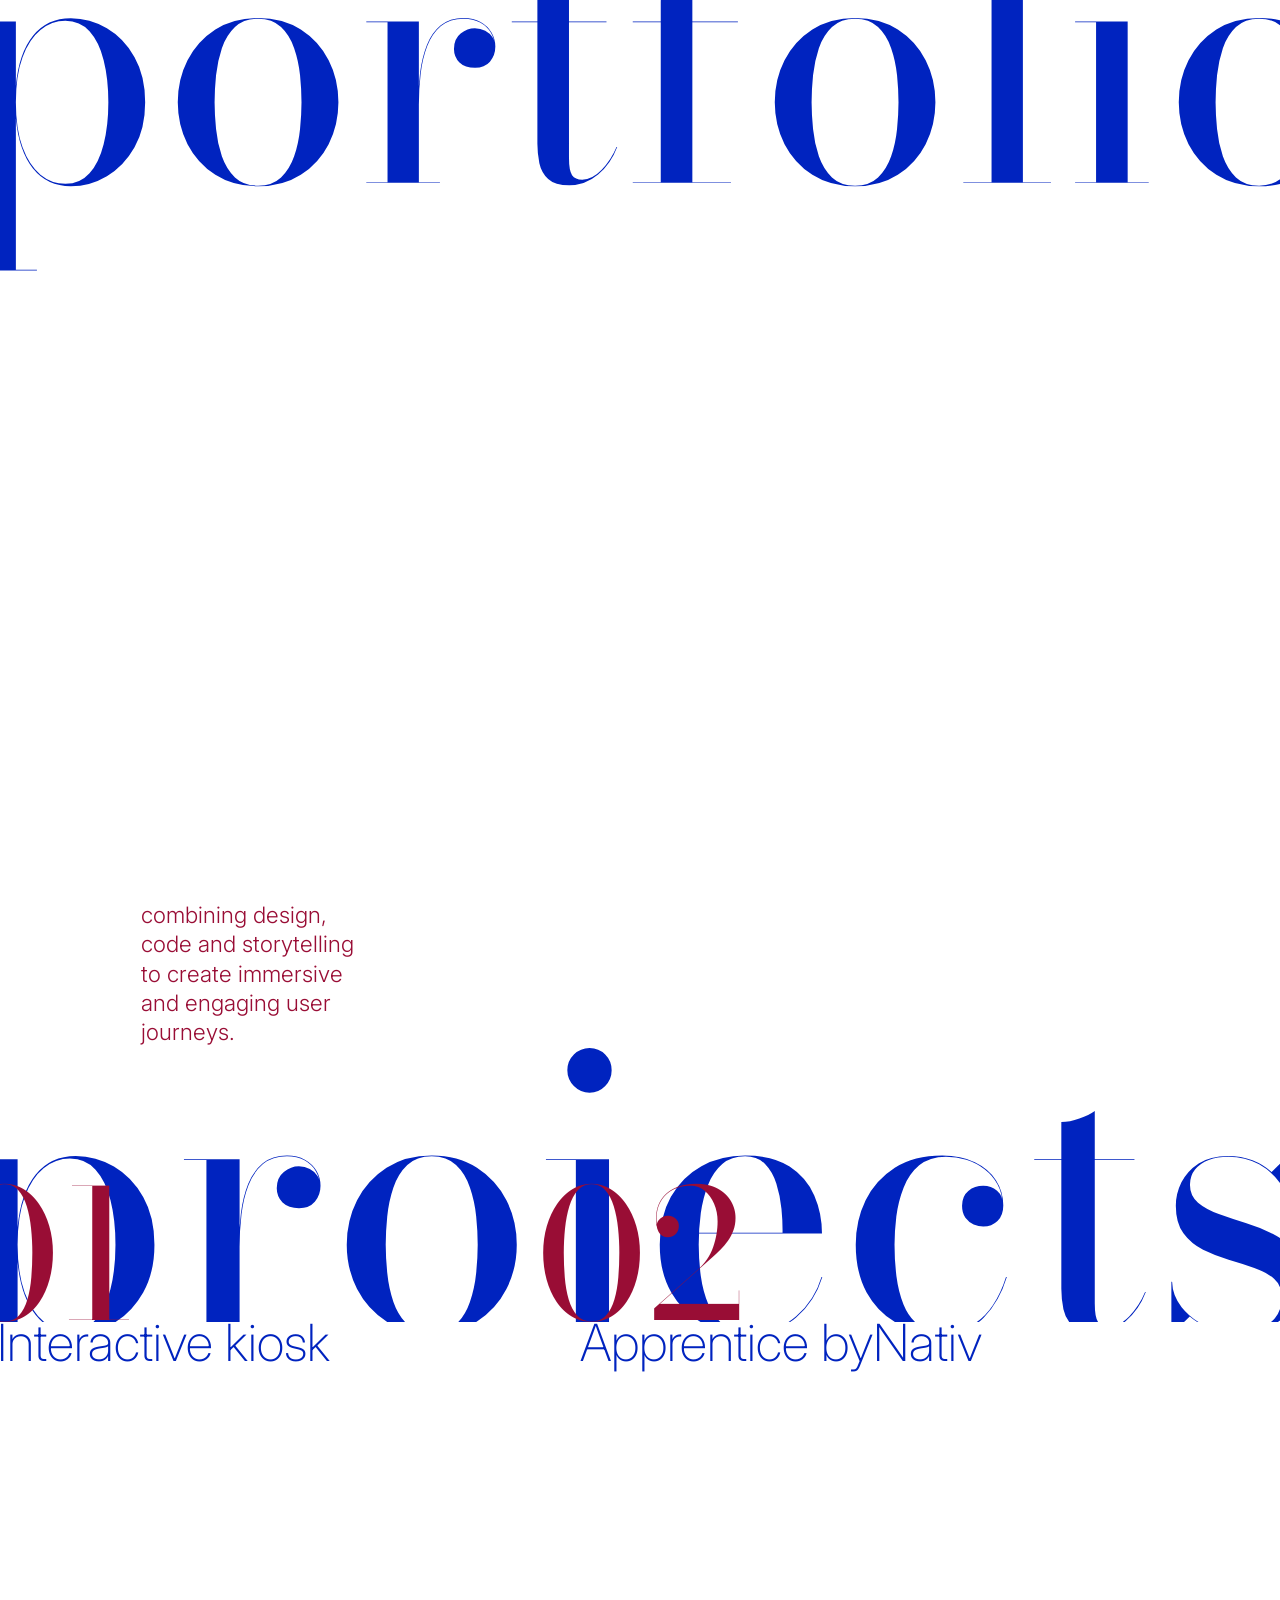
==== index.html @ 9b1ed359 "caca" ====
<!DOCTYPE html>
<html lang="fr">
<head>
    <meta charset="UTF-8">
    <title>Portfolio</title>
    <meta name="viewport" content="width=device-width, initial-scale=1.0, shrink-to-fit=no">
    <link rel="stylesheet" href="style.css">
    <link rel="preconnect" href="https://fonts.googleapis.com">
    <link rel="preconnect" href="https://fonts.gstatic.com" crossorigin>
    <link href="https://fonts.googleapis.com/css2?family=Bodoni+Moda:ital,opsz,wght@0,6..96,400..900;1,6..96,400..900&family=Inter:ital,opsz,wght@0,14..32,100..900;1,14..32,100..900&display=swap" rel="stylesheet">
</head>
<body>

    <!-- SECTION 1 : fond coloré -->
    <section class="hero">
        <h1><span class="title-line title-port">port</span><span class="title-line title-folio">folio</span></h1>
    </section>

    <!-- INTRO PARTIE 1 -->
    <div class="intro intro-top">
        <h2>Sophia Terras</h2>
        <p>
            <span>Student at</span><br>
            <span>GOBELINS Paris,</span><br>
            <span>2nd-year DN MADE</span><br>
            <span>Digital Design :</span><br>
            <span>Coding Creativity -</span><br>
            <span>Interactive Interfaces</span><br>
            <span>& Narrative Design.</span><br>
            <span>UI/UX Design</span><br>
            <span>Apprentice at</span><br>
            <span>Bynativ.</span><br>
            <span>I design interactive</span><br>
        </p>
    </div>

    <!-- SECTION 2 -->
    <section class="projects">
        <div class="intro intro-bottom">
            <p>
                <span class="highlight">combining design,</span><br>
                <span class="highlight">code and storytelling</span><br>
                <span class="highlight">to create immersive</span><br>
                <span class="highlight">and engaging user</span><br>
                <span class="highlight">journeys.</span><br>
            </p>
        </div>
        <h2>projects</h2>
        <div class="first-project-wrapper">
            <img src="fondportfolio2.1.png" class="first-project-img" alt="">
            <span class="first-project-label">01</span>
            <span class="second-project-label">02</span>
        </div>
    </section>

    <!-- SECTION 3 : blanche -->
    <section class="next-section">
        <span class="next-section-title">Interactive kiosk</span>
        <span class="next-section-title-center"> Apprentice byNativ</span>
    </section>

</body>
</html>
---- style.css ----
* {
    margin: 0;
    padding: 0;
    box-sizing: border-box;
}

html {
    overflow-x: hidden;
}

body {
    overflow-x: hidden;
}

/* ---------------- SECTION 1 ---------------- */

.hero {
    position: relative;
    width: 100%;
    min-height: 100vh;

    background-image: url("fondportfolio.png");
    background-size: cover;
    background-position: center;
    background-repeat: no-repeat;
    overflow: hidden;
}

h1 {
    color: #0023BF;
    font-family: "Bodoni Moda";
    font-weight: 400;

    position: absolute;
    top: 0;
    left: 51.1vw;

    margin: 0;
    line-height: 0.8;

    font-size: 27.4vw;
    white-space: nowrap;

    transform: translate(-50%, -30%);
    z-index: 1;
}

.title-line {
    display: inline;
}

/* ---------------- NAV ---------------- */

nav {
    position: absolute;
    top: 38vh;
    left: 11.5vw;

    display: flex;
    gap: 2rem;
    z-index: 1;
}

nav a {
    color: #0023BF;
    font-family: "Inter";
    font-size: 0.9rem;
    font-weight: 400;
    text-decoration: none;
}

nav a:hover {
    text-decoration: underline;
}

/* ---------------- INTRO HAUTE (SECTION 1) ---------------- */

.intro-top {
    position: absolute;
    bottom: 0;
    left: 11vw;
    z-index: 10;
}

.intro-top h2 {
    color: white;
    font-family: "Bodoni Moda";
    font-weight: 400;

    font-size: clamp(1.5rem, 3.5vw + 1.5vh, 3.3125rem);

    margin: 0 0 0.1rem 0;
    line-height: 1.2;
}

.intro-top p {
    color: white;
    font-family: "Inter";

    font-size: clamp(0.85rem, 1.2vw + 0.8vh, 1.75rem);

    font-weight: 300;
    line-height: 1.3;
    margin: 0;
}

/* ---------------- SECTION 2 ---------------- */

.projects {
    position: relative;
    width: 100%;

    background-color: white;
    overflow: hidden;
}

.projects h2 {
    color: #0023BF;
    font-family: "Bodoni Moda";
    font-weight: 400;

    position: relative;
    left: 46.1%;
    transform: translateX(-50%);

    margin-top: 0px;
    line-height: 0.8;

    font-size: 29vw;
    white-space: nowrap;

    z-index: 1;
}

/* ---------------- INTRO BAS (SECTION 2) ---------------- */

.intro-bottom {
    position: relative;
    left: 11vw;
    padding-top: 0em;
    z-index: 10;
}

.intro-bottom p {
    font-family: "Inter";

    font-size: clamp(0.85rem, 1.2vw + 0.8vh, 1.75rem);

    font-weight: 300;
    line-height: 1.3;
    margin: 0;
}

.highlight {
    color: #990D35;
}

/* ---------------- IMAGE PREMIER PROJET ---------------- */

.first-project-wrapper {
    position: relative;
    width: 100%;
}

.first-project-img {
    display: block;
    width: 100%;
    position: relative;
    z-index: 2;
    margin-top: -1.7vw;
}

.first-project-label {
    position: absolute;
    bottom: 0;
    left: -4vw;
    font-family: "Bodoni Moda";
    font-weight: 400;
    color: #990D35;
    font-size: 14vw;
    line-height: 0.74;
    z-index: 3;
}

.second-project-label {
    position: absolute;
    bottom: 0;
    left: 50%;
    transform: translateX(-50%);
    font-family: "Bodoni Moda";
    font-weight: 400;
    color: #990D35;
    font-size: 14vw;
    line-height: 0.74;
    z-index: 3;
}

/* ---------------- SECTION 3 : blanche ---------------- */

.next-section {
    position: relative;
    width: 100%;
    min-height: 100vh;
    background-color: white;
}

.next-section-title {
    position: absolute;
    top: 0;
    left: -3px;
    font-family: "Inter";
    font-weight: 200;
    color: #0023BF;
    font-size: 4vw;
    line-height: 0.8;
}

.next-section-title-center {
    position: absolute;
    top: 0;
    left: 61%;
    transform: translateX(-50%);
    font-family: "Inter";
    font-weight: 200;
    color: #0023BF;
    font-size: 4vw;
    line-height: 0.8;
}

/* ---------------- TABLETTE ---------------- */

@media (max-width: 768px) {

    nav {
        left: 6vw;
        gap: 1.5rem;
    }

    .intro-top {
        left: 6vw;
        right: 6vw;
    }

    .intro-top h2 {
        font-size: clamp(2rem, 5vw + 2vh, 4rem);
    }

    .intro-top p {
        font-size: clamp(1rem, 2.5vw + 1.5vh, 1.5rem);
    }

    .intro-bottom {
        left: 6vw;
        right: 6vw;
        padding-top: 0em;
    }

    .intro-bottom p {
        font-size: clamp(1rem, 2.5vw + 1.5vh, 1.5rem);
    }
}

/* ---------------- MOBILE ---------------- */

@media (max-width: 480px) {

    h1 {
        position: static;
        transform: none;
        font-size: unset;
        white-space: normal;
        width: 100%;
        height: 0;
        overflow: visible;
    }

    .title-line {
        display: block;
        position: absolute;
        color: #0023BF;
        font-family: "Bodoni Moda";
        font-weight: 400;
        line-height: 0.85;
        white-space: nowrap;
    }

    .title-port {
        font-size: 58vw;
        top: -15vw;
        left: 48%;
        transform: translateX(-50%);
    }

    .title-folio {
        top: calc(55vw * 0.85 - 13vw);
        font-size: 53vw;
        left: 59%;
        transform: translateX(-50%);
    }

    nav {
        top: 32vh;
        flex-direction: column;
        gap: 0.8rem;
        left: 6vw;
    }

    .intro-top {
        left: 6vw;
        right: 6vw;
    }

    .intro-top h2 {
        font-size: clamp(1.8rem, 6vw + 2vh, 3rem);
    }

    .intro-top p {
        font-size: clamp(1rem, 3vw + 1.5vh, 1.4rem);
        line-height: 1.4;
    }

    .intro-bottom {
        padding-top: 0em;
    }

    .intro-bottom p {
        font-size: clamp(1rem, 3vw + 1.5rem, 1.4rem);
        line-height: 1.4;
    }
}
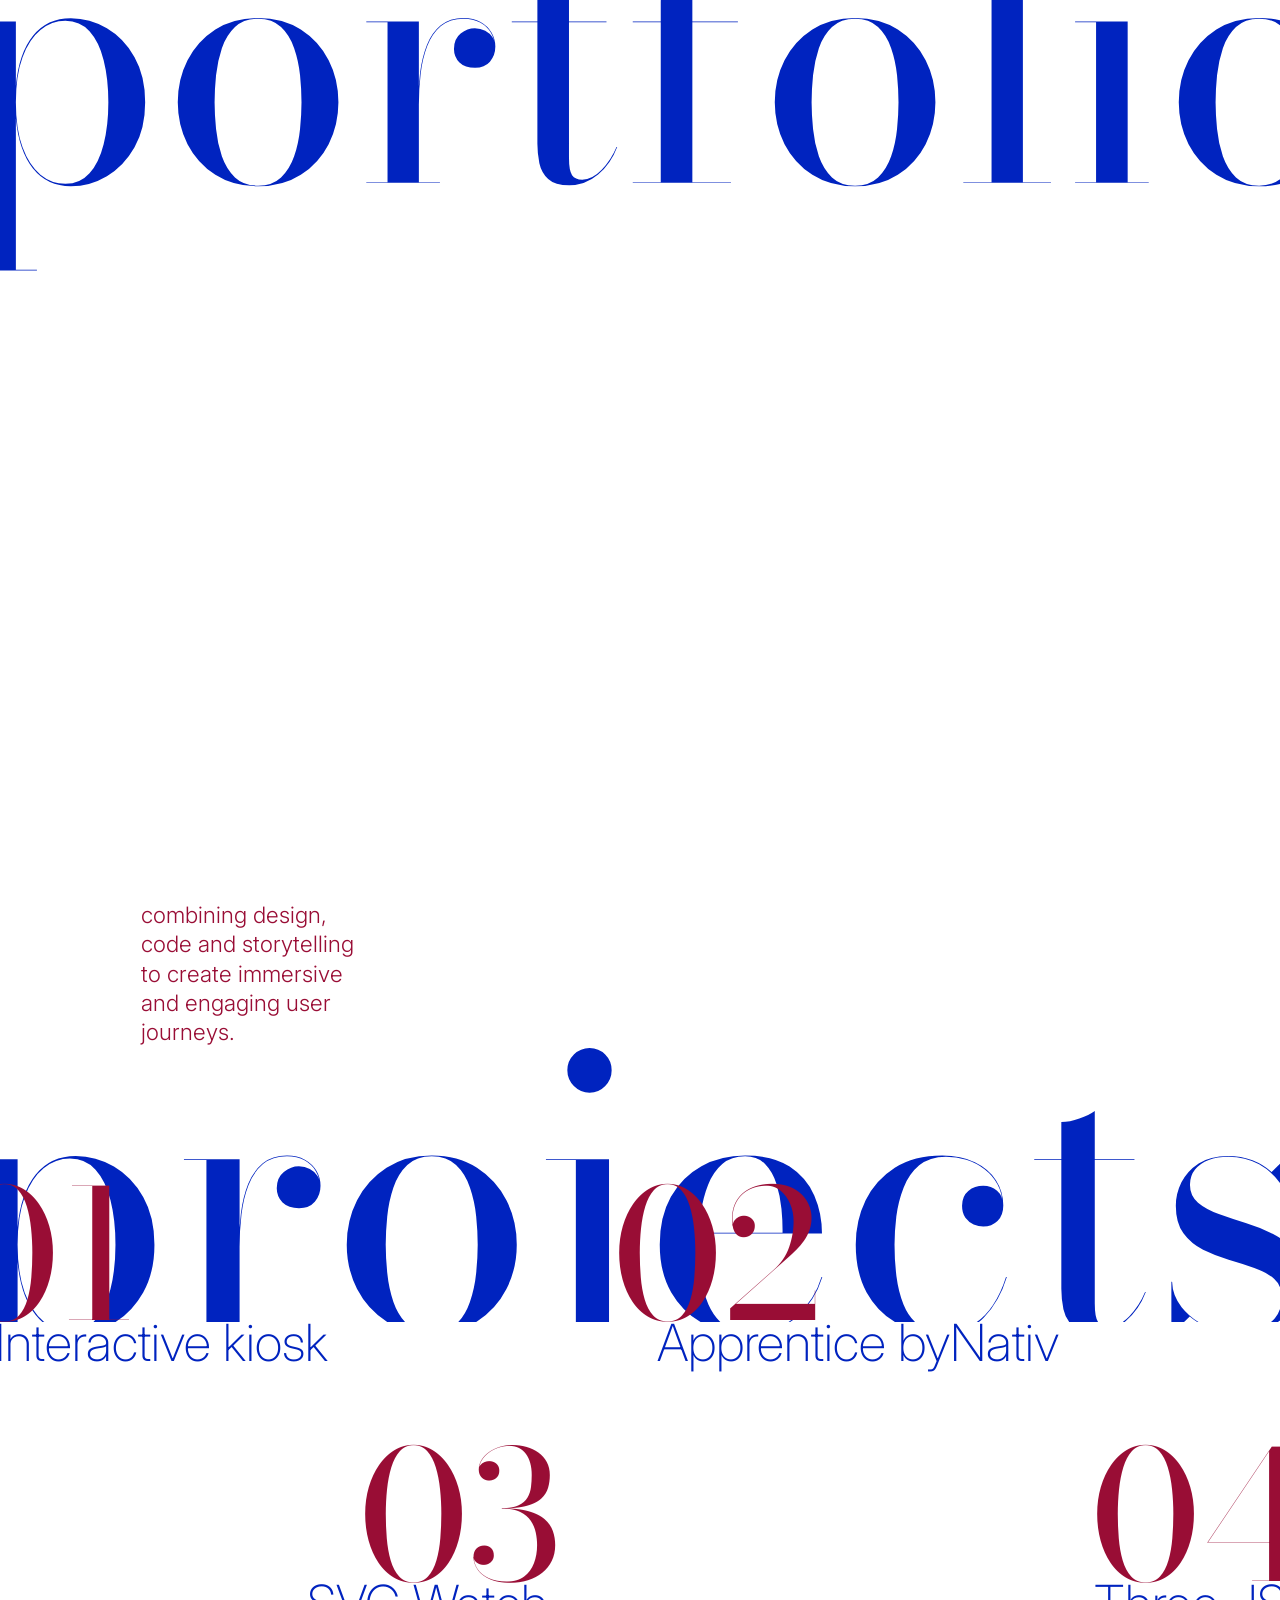
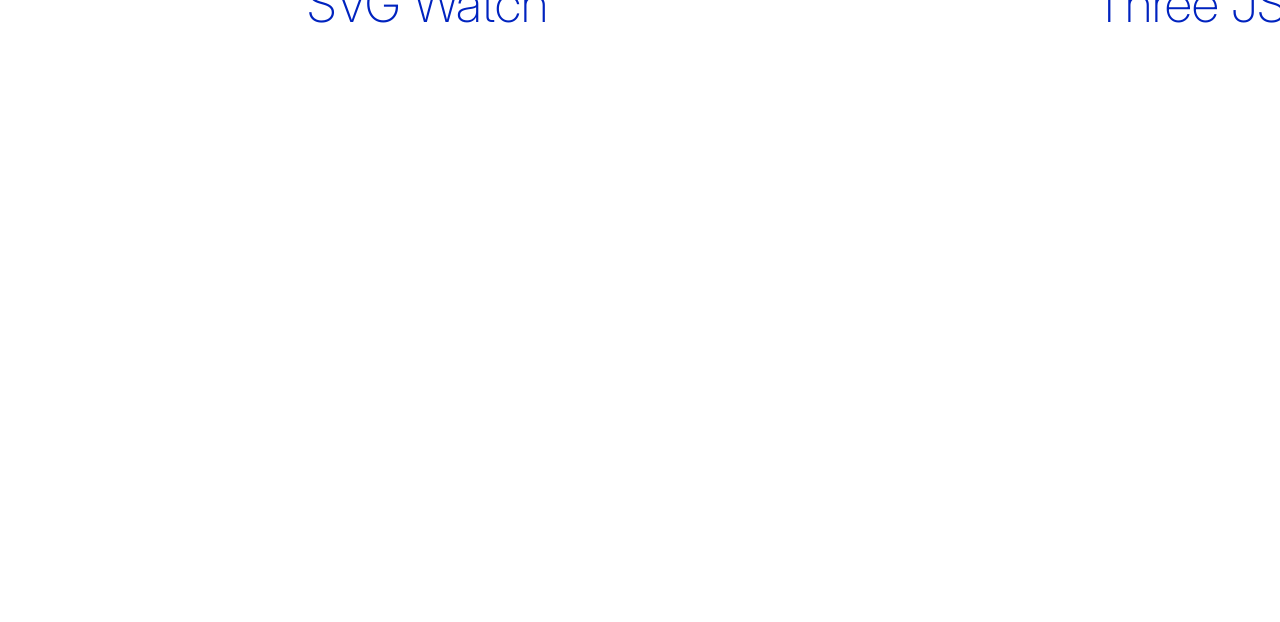
==== commit 788014f0: "retour au portfolio" ====
--- a/index.html
+++ b/index.html
@@ -48,15 +48,27 @@
         <h2>projects</h2>
         <div class="first-project-wrapper">
             <img src="fondportfolio2.1.png" class="first-project-img" alt="">
-            <span class="first-project-label">01</span>
-            <span class="second-project-label">02</span>
+            <a href="projet01.html" class="project-link">
+                <span class="first-project-label">01</span>
+            </a>
+            <a href="projet02.html" class="project-link">
+                <span class="second-project-label">02</span>
+            </a>
         </div>
     </section>
 
     <!-- SECTION 3 : blanche -->
     <section class="next-section">
         <span class="next-section-title">Interactive kiosk</span>
-        <span class="next-section-title-center"> Apprentice byNativ</span>
+        <a href="projet03.html" class="project-link">
+            <span class="third-project-label">03</span>
+        </a>
+        <span class="third-project-subtitle">SVG Watch</span>
+        <a href="projet04.html" class="project-link">
+            <span class="fourth-project-label">04</span>
+        </a>
+        <span class="threejs-subtitle">Three JS</span>
+        <span class="next-section-title-center">Apprentice byNativ</span>
     </section>
 
 </body>
--- a/style.css
+++ b/style.css
@@ -185,7 +185,7 @@
 .second-project-label {
     position: absolute;
     bottom: 0;
-    left: 50%;
+    left: 56%;
     transform: translateX(-50%);
     font-family: "Bodoni Moda";
     font-weight: 400;
@@ -195,6 +195,19 @@
     z-index: 3;
 }
 
+/* ---------------- LIENS PROJETS ---------------- */
+
+.project-link {
+    text-decoration: none;
+    display: contents;
+}
+
+.project-link:hover span {
+    opacity: 0.6;
+    font-style: italic;
+    transition: opacity 0.3s ease;
+}
+
 /* ---------------- SECTION 3 : blanche ---------------- */
 
 .next-section {
@@ -207,24 +220,78 @@
 .next-section-title {
     position: absolute;
     top: 0;
-    left: -3px;
+    left: -5px;
     font-family: "Inter";
     font-weight: 200;
     color: #0023BF;
     font-size: 4vw;
     line-height: 0.8;
+    white-space: nowrap;
+}
+
+.third-project-label {
+    position: absolute;
+    top: 10vw;
+    left: 28%;
+    font-family: "Bodoni Moda";
+    font-weight: 400;
+    color: #990D35;
+    font-size: 14vw;
+    line-height: 0.74;
+    z-index: 3;
+    white-space: nowrap;
+}
+
+.third-project-subtitle {
+    position: absolute;
+    top: 20.4vw;
+    left: 24%;
+    font-family: "Inter";
+    font-weight: 200;
+    color: #0023BF;
+    font-size: 4vw;
+    line-height: 0.8;
+    white-space: nowrap;
+}
+
+.threejs-subtitle {
+    position: absolute;
+    top: 20.4vw;
+    left: 93%;
+    transform: translateX(-50%);
+    font-family: "Inter";
+    font-weight: 200;
+    color: #0023BF;
+    font-size: 4vw;
+    line-height: 0.8;
+    white-space: nowrap;
+}
+
+.fourth-project-label {
+    position: absolute;
+    top: 10vw;
+    left: 93.7%;
+    transform: translateX(-50%);
+    font-family: "Bodoni Moda";
+    font-weight: 400;
+    color: #990D35;
+    font-size: 14vw;
+    line-height: 0.74;
+    z-index: 3;
+    white-space: nowrap;
 }
 
 .next-section-title-center {
     position: absolute;
     top: 0;
-    left: 61%;
+    left: 67%;
     transform: translateX(-50%);
     font-family: "Inter";
     font-weight: 200;
     color: #0023BF;
     font-size: 4vw;
     line-height: 0.8;
+    white-space: nowrap;
 }
 
 /* ---------------- TABLETTE ---------------- */
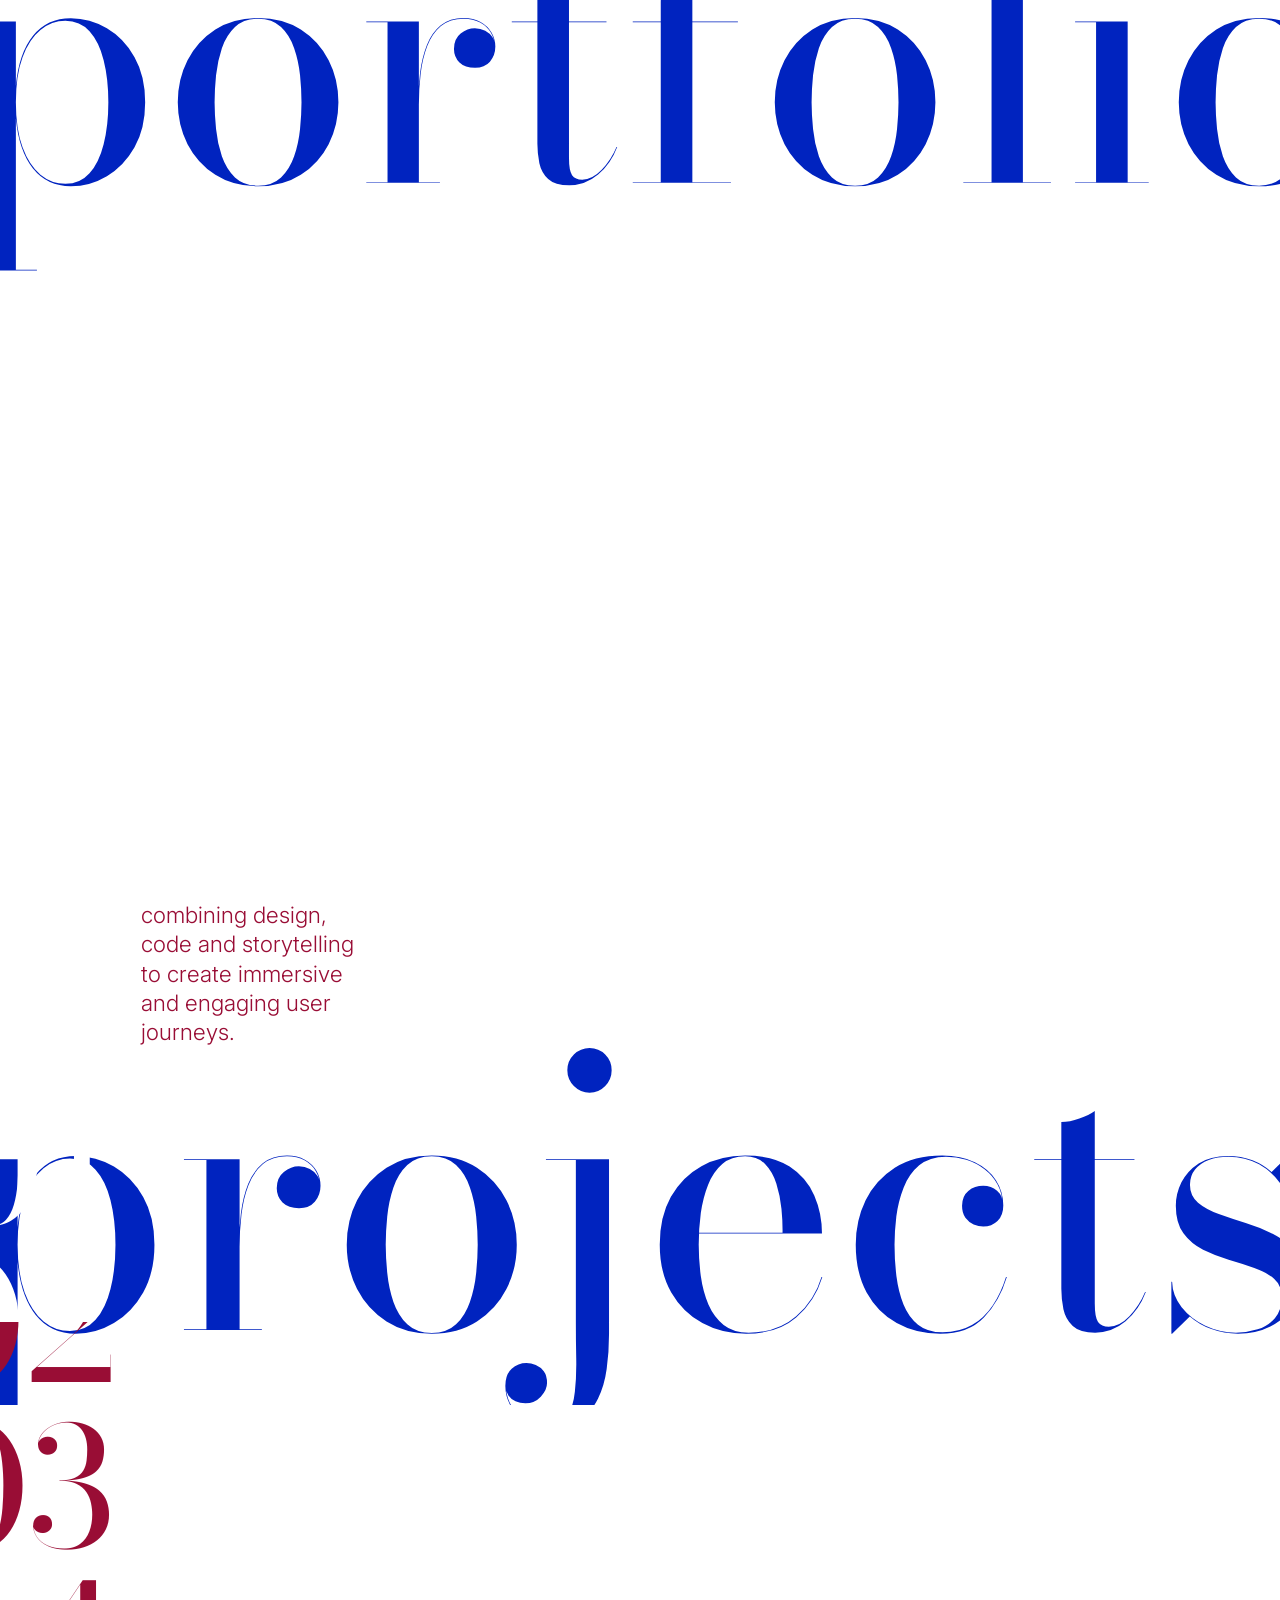
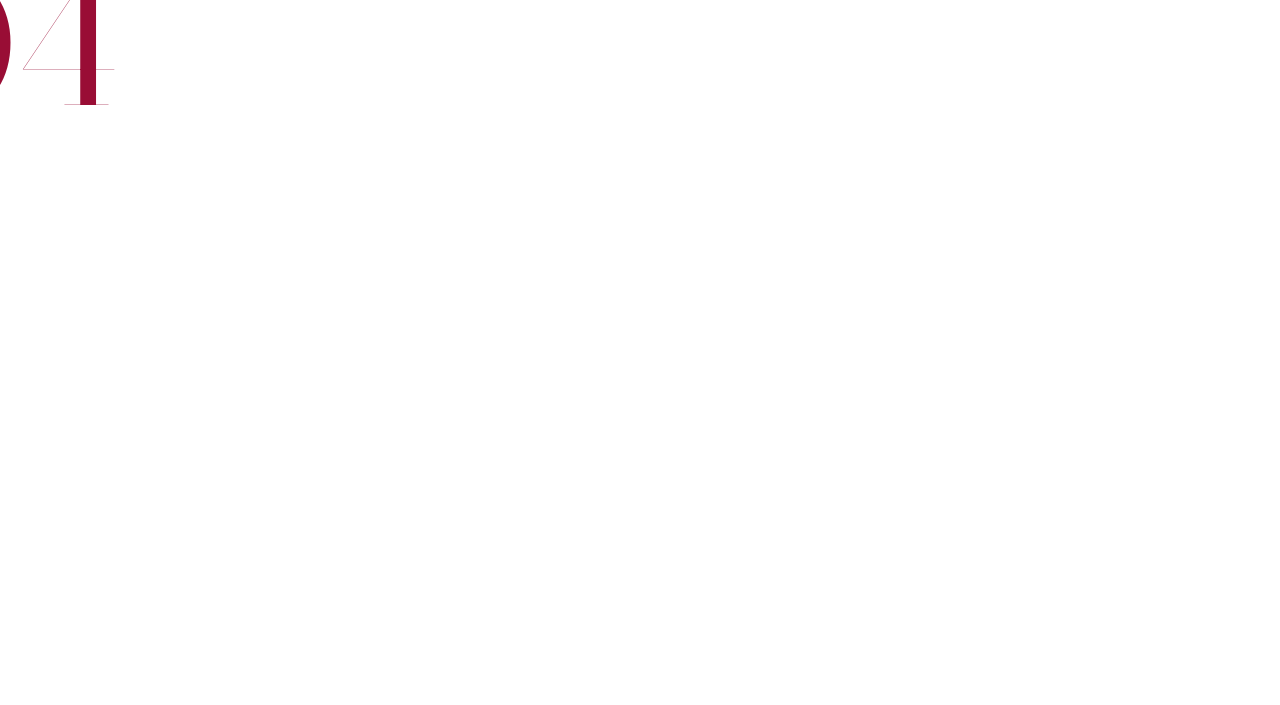
==== commit 4103ce17: "Refonte des labels de projets et de l'image de la section projets - Suppression des liens de navigat" ====
--- a/index.html
+++ b/index.html
@@ -48,27 +48,15 @@
         <h2>projects</h2>
         <div class="first-project-wrapper">
             <img src="fondportfolio2.1.png" class="first-project-img" alt="">
-            <a href="projet01.html" class="project-link">
-                <span class="first-project-label">01</span>
-            </a>
-            <a href="projet02.html" class="project-link">
-                <span class="second-project-label">02</span>
-            </a>
+            <span class="label-01">01</span>
+            <span class="first-project-label">02</span>
         </div>
     </section>
 
     <!-- SECTION 3 : blanche -->
     <section class="next-section">
-        <span class="next-section-title">Interactive kiosk</span>
-        <a href="projet03.html" class="project-link">
-            <span class="third-project-label">03</span>
-        </a>
-        <span class="third-project-subtitle">SVG Watch</span>
-        <a href="projet04.html" class="project-link">
-            <span class="fourth-project-label">04</span>
-        </a>
-        <span class="threejs-subtitle">Three JS</span>
-        <span class="next-section-title-center">Apprentice byNativ</span>
+        <span class="label-03">03</span>
+        <span class="label-04">04</span>
     </section>
 
 </body>
--- a/style.css
+++ b/style.css
@@ -160,6 +160,7 @@
 .first-project-wrapper {
     position: relative;
     width: 100%;
+    padding-bottom: 6.5vw;
 }
 
 .first-project-img {
@@ -168,18 +169,26 @@
     position: relative;
     z-index: 2;
     margin-top: -1.7vw;
+    transform: rotate(180deg);
 }
 
 .first-project-label {
     position: absolute;
     bottom: 0;
-    left: -4vw;
-    font-family: "Bodoni Moda";
-    font-weight: 400;
-    color: #990D35;
-    font-size: 14vw;
-    line-height: 0.74;
-    z-index: 3;
+    left: -7vw;
+    width: 2ch;
+    text-align: right;
+    font-family: "Bodoni Moda";
+    font-weight: 400;
+    font-size: 13vw;
+    line-height: 1;
+    z-index: 3;
+
+    background: linear-gradient(to bottom, #ffffff 50%, #990D35 50%);
+    -webkit-background-clip: text;
+    background-clip: text;
+    -webkit-text-fill-color: transparent;
+    color: transparent;
 }
 
 .second-project-label {
@@ -190,9 +199,45 @@
     font-family: "Bodoni Moda";
     font-weight: 400;
     color: #990D35;
-    font-size: 14vw;
+    font-size: 13vw;
     line-height: 0.74;
     z-index: 3;
+}
+
+.label-01 {
+    position: absolute;
+    left: -7vw;
+    width: 2ch;
+    text-align: right;
+    bottom: 12.3vw;
+    font-family: "Bodoni Moda";
+    font-weight: 400;
+    font-size: 13vw;
+    line-height: 1;
+    z-index: 3;
+    color: #ffffff;
+}
+
+.label-03,
+.label-04 {
+    position: absolute;
+    left: -7vw;
+    width: 2ch;
+    text-align: right;
+    font-family: "Bodoni Moda";
+    font-weight: 400;
+    font-size: 13vw;
+    line-height: 1;
+    z-index: 3;
+    color: #990D35;
+}
+
+.label-03 {
+    top: 0;
+}
+
+.label-04 {
+    top: 12.3vw;
 }
 
 /* ---------------- LIENS PROJETS ---------------- */
@@ -236,7 +281,7 @@
     font-family: "Bodoni Moda";
     font-weight: 400;
     color: #990D35;
-    font-size: 14vw;
+    font-size: 13vw;
     line-height: 0.74;
     z-index: 3;
     white-space: nowrap;
@@ -275,7 +320,7 @@
     font-family: "Bodoni Moda";
     font-weight: 400;
     color: #990D35;
-    font-size: 14vw;
+    font-size: 13vw;
     line-height: 0.74;
     z-index: 3;
     white-space: nowrap;
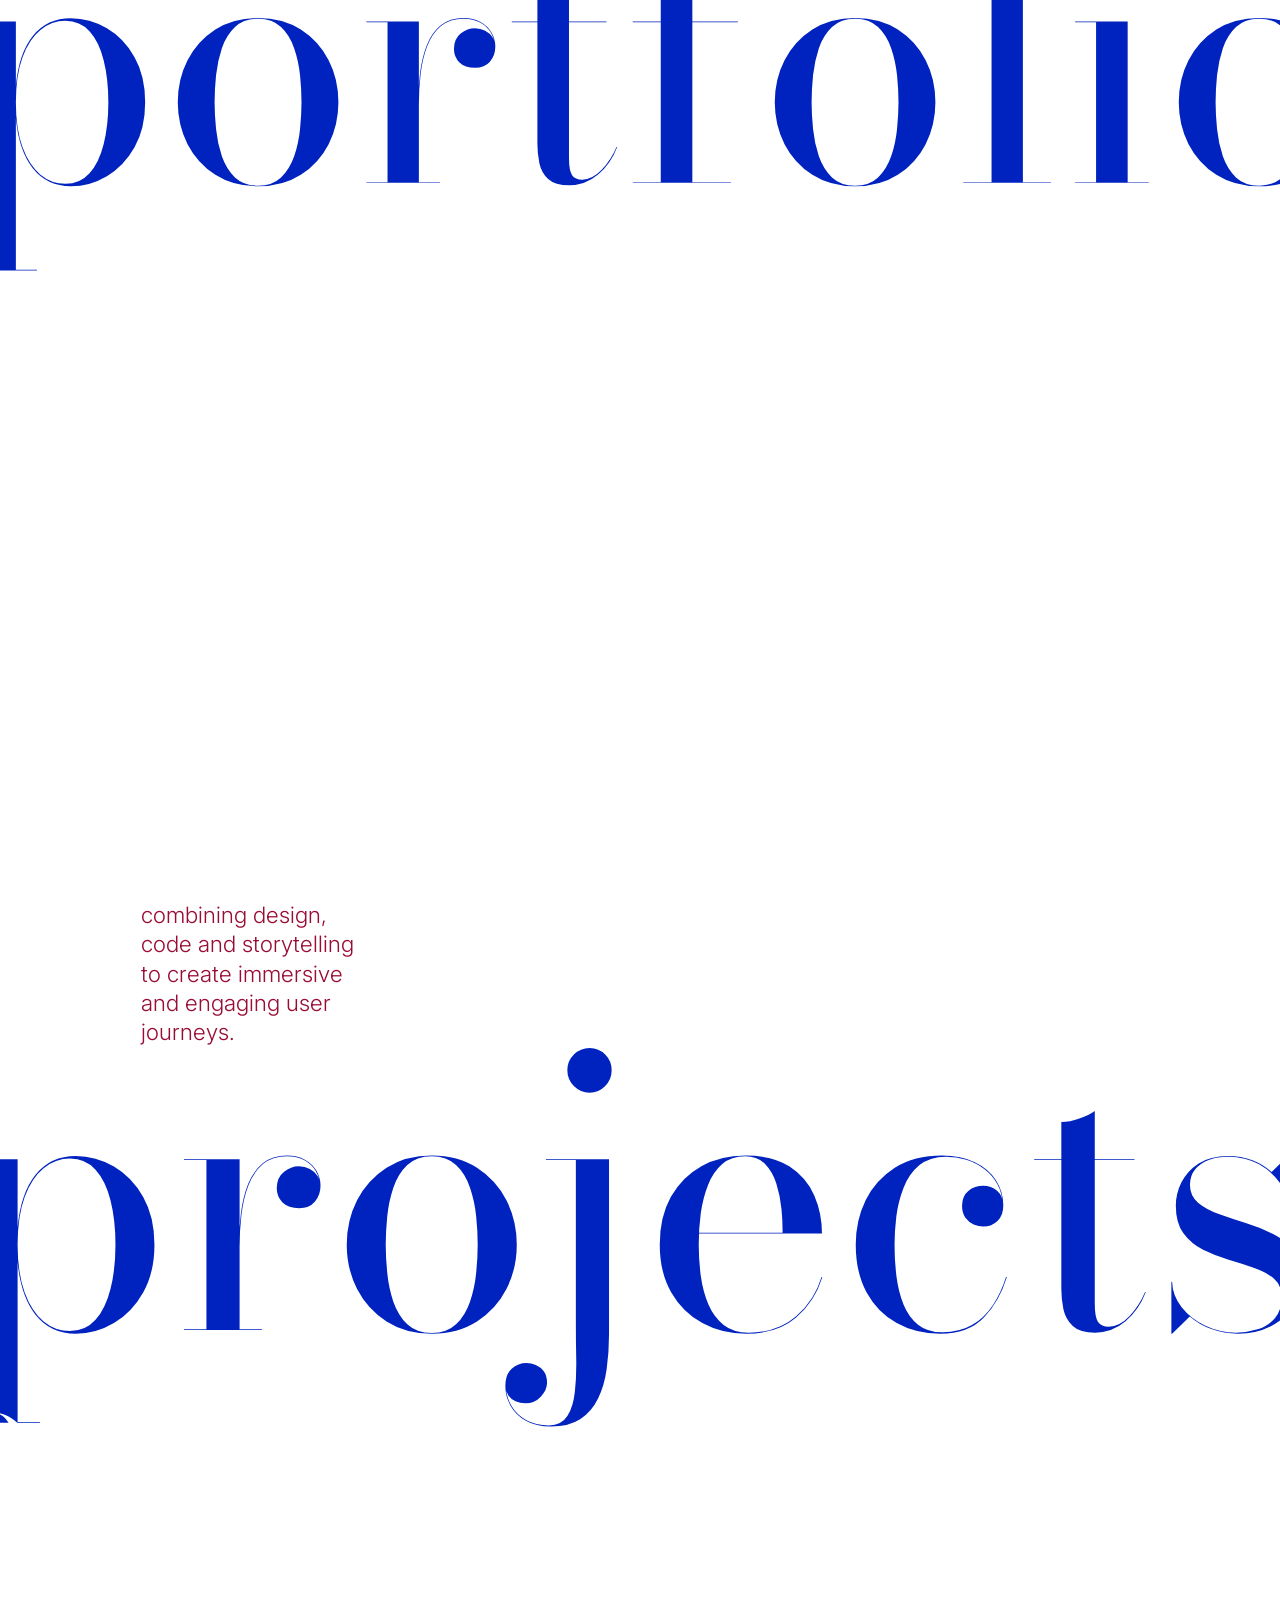
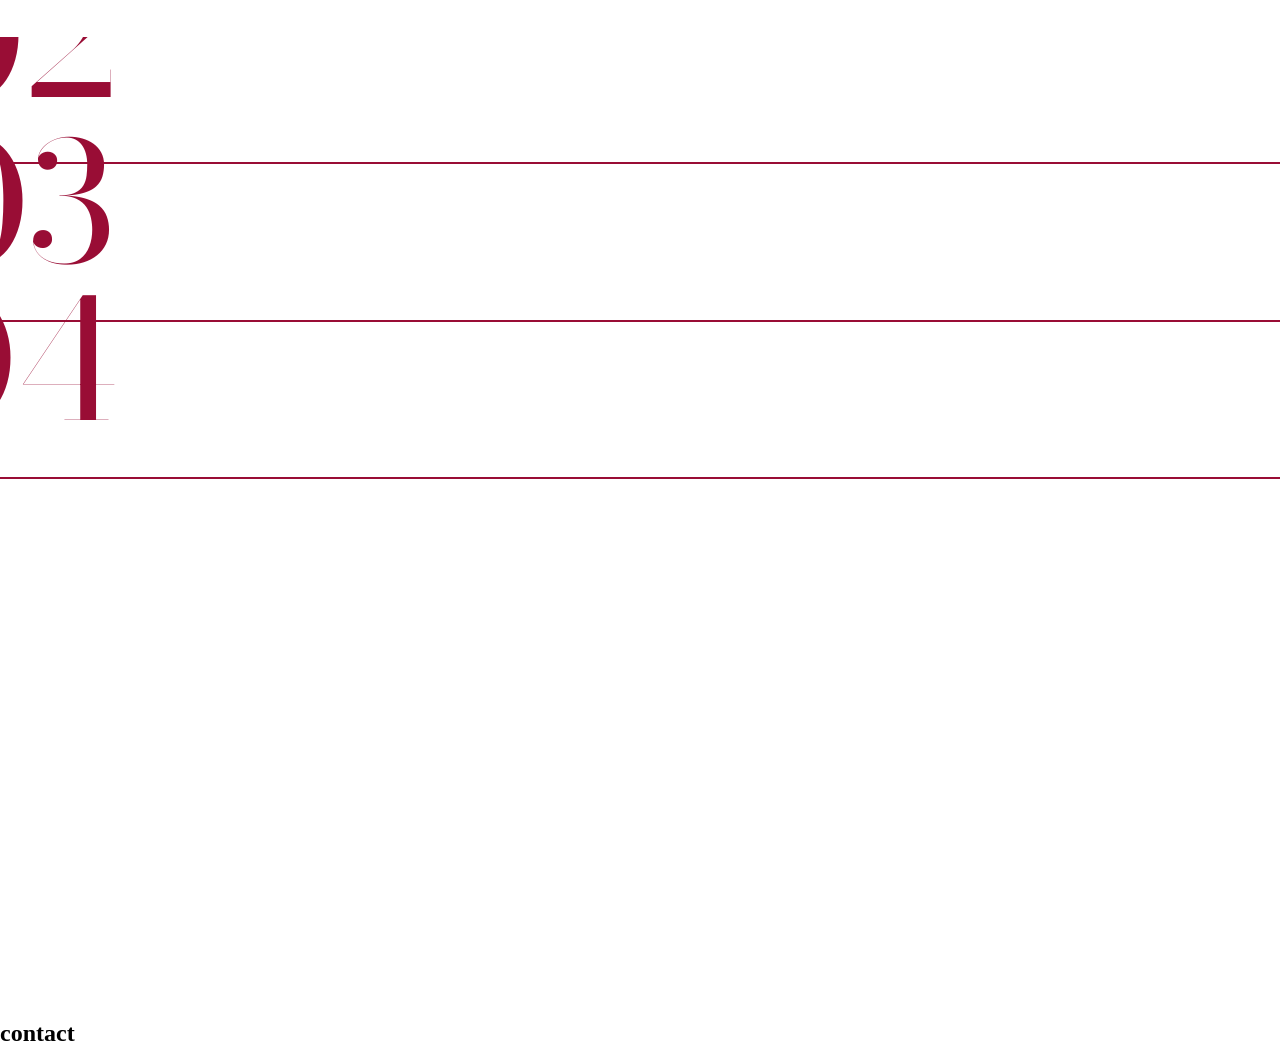
==== commit 43c3e726: "Ajoute des séparateurs sous les labels de projet et une section contact - 5 lignes horizontales trav" ====
--- a/index.html
+++ b/index.html
@@ -14,25 +14,25 @@
     <!-- SECTION 1 : fond coloré -->
     <section class="hero">
         <h1><span class="title-line title-port">port</span><span class="title-line title-folio">folio</span></h1>
+
+        <!-- INTRO PARTIE 1 -->
+        <div class="intro intro-top">
+            <h2>Sophia Terras</h2>
+            <p>
+                <span>Student at</span><br>
+                <span>GOBELINS Paris,</span><br>
+                <span>2nd-year DN MADE</span><br>
+                <span>Digital Design :</span><br>
+                <span>Coding Creativity -</span><br>
+                <span>Interactive Interfaces</span><br>
+                <span>& Narrative Design.</span><br>
+                <span>UI/UX Design</span><br>
+                <span>Apprentice at</span><br>
+                <span>Bynativ.</span><br>
+                <span>I design interactive</span><br>
+            </p>
+        </div>
     </section>
-
-    <!-- INTRO PARTIE 1 -->
-    <div class="intro intro-top">
-        <h2>Sophia Terras</h2>
-        <p>
-            <span>Student at</span><br>
-            <span>GOBELINS Paris,</span><br>
-            <span>2nd-year DN MADE</span><br>
-            <span>Digital Design :</span><br>
-            <span>Coding Creativity -</span><br>
-            <span>Interactive Interfaces</span><br>
-            <span>& Narrative Design.</span><br>
-            <span>UI/UX Design</span><br>
-            <span>Apprentice at</span><br>
-            <span>Bynativ.</span><br>
-            <span>I design interactive</span><br>
-        </p>
-    </div>
 
     <!-- SECTION 2 -->
     <section class="projects">
@@ -50,14 +50,22 @@
             <img src="fondportfolio2.1.png" class="first-project-img" alt="">
             <span class="label-01">01</span>
             <span class="first-project-label">02</span>
+            <span class="h-line h-line-white h-line-01"></span>
+            <span class="h-line h-line-white h-line-02"></span>
         </div>
     </section>
 
     <!-- SECTION 3 : blanche -->
     <section class="next-section">
         <span class="label-03">03</span>
+        <span class="h-line h-line-bordeaux h-line-03"></span>
         <span class="label-04">04</span>
+        <span class="h-line h-line-bordeaux h-line-04"></span>
+        <span class="h-line h-line-bordeaux h-line-05"></span>
     </section>
 
+    <section class="contact">
+        <h2>contact</h2>
+    </section>
 </body>
 </html>
--- a/style.css
+++ b/style.css
@@ -21,7 +21,7 @@
 
     background-image: url("fondportfolio.png");
     background-size: cover;
-    background-position: center;
+    background-position: left bottom;
     background-repeat: no-repeat;
     overflow: hidden;
 }
@@ -166,6 +166,9 @@
 .first-project-img {
     display: block;
     width: 100%;
+    min-height: 35vh;
+    object-fit: cover;
+    object-position: right top;
     position: relative;
     z-index: 2;
     margin-top: -1.7vw;
@@ -240,6 +243,44 @@
     top: 12.3vw;
 }
 
+/* ---------------- LIGNES CONTACT ---------------- */
+
+.h-line {
+    position: absolute;
+    left: 0;
+    width: 100%;
+    height: 2px;
+    z-index: 4;
+}
+
+.h-line-white {
+    background-color: #ffffff;
+}
+
+.h-line-bordeaux {
+    background-color: #990D35;
+}
+
+.h-line-01 {
+    bottom: 21.3vw;
+}
+
+.h-line-02 {
+    bottom: 9vw;
+}
+
+.h-line-03 {
+    top: 3.3vw;
+}
+
+.h-line-04 {
+    top: 15.6vw;
+}
+
+.h-line-05 {
+    top: 27.9vw;
+}
+
 /* ---------------- LIENS PROJETS ---------------- */
 
 .project-link {
@@ -369,6 +410,49 @@
 
     .intro-bottom p {
         font-size: clamp(1rem, 2.5vw + 1.5vh, 1.5rem);
+    }
+}
+
+@media (max-width: 600px) {
+
+    .first-project-wrapper {
+        padding-bottom: 12.5vw;
+    }
+
+    .first-project-label,
+    .label-01,
+    .label-03,
+    .label-04 {
+        left: -13.5vw;
+        font-size: 25vw;
+    }
+
+    .label-01 {
+        bottom: 23.7vw;
+    }
+
+    .label-04 {
+        top: 23.7vw;
+    }
+
+    .h-line-01 {
+        bottom: 41.1vw;
+    }
+
+    .h-line-02 {
+        bottom: 17.4vw;
+    }
+
+    .h-line-03 {
+        top: 6.3vw;
+    }
+
+    .h-line-04 {
+        top: 30vw;
+    }
+
+    .h-line-05 {
+        top: 53.7vw;
     }
 }
 
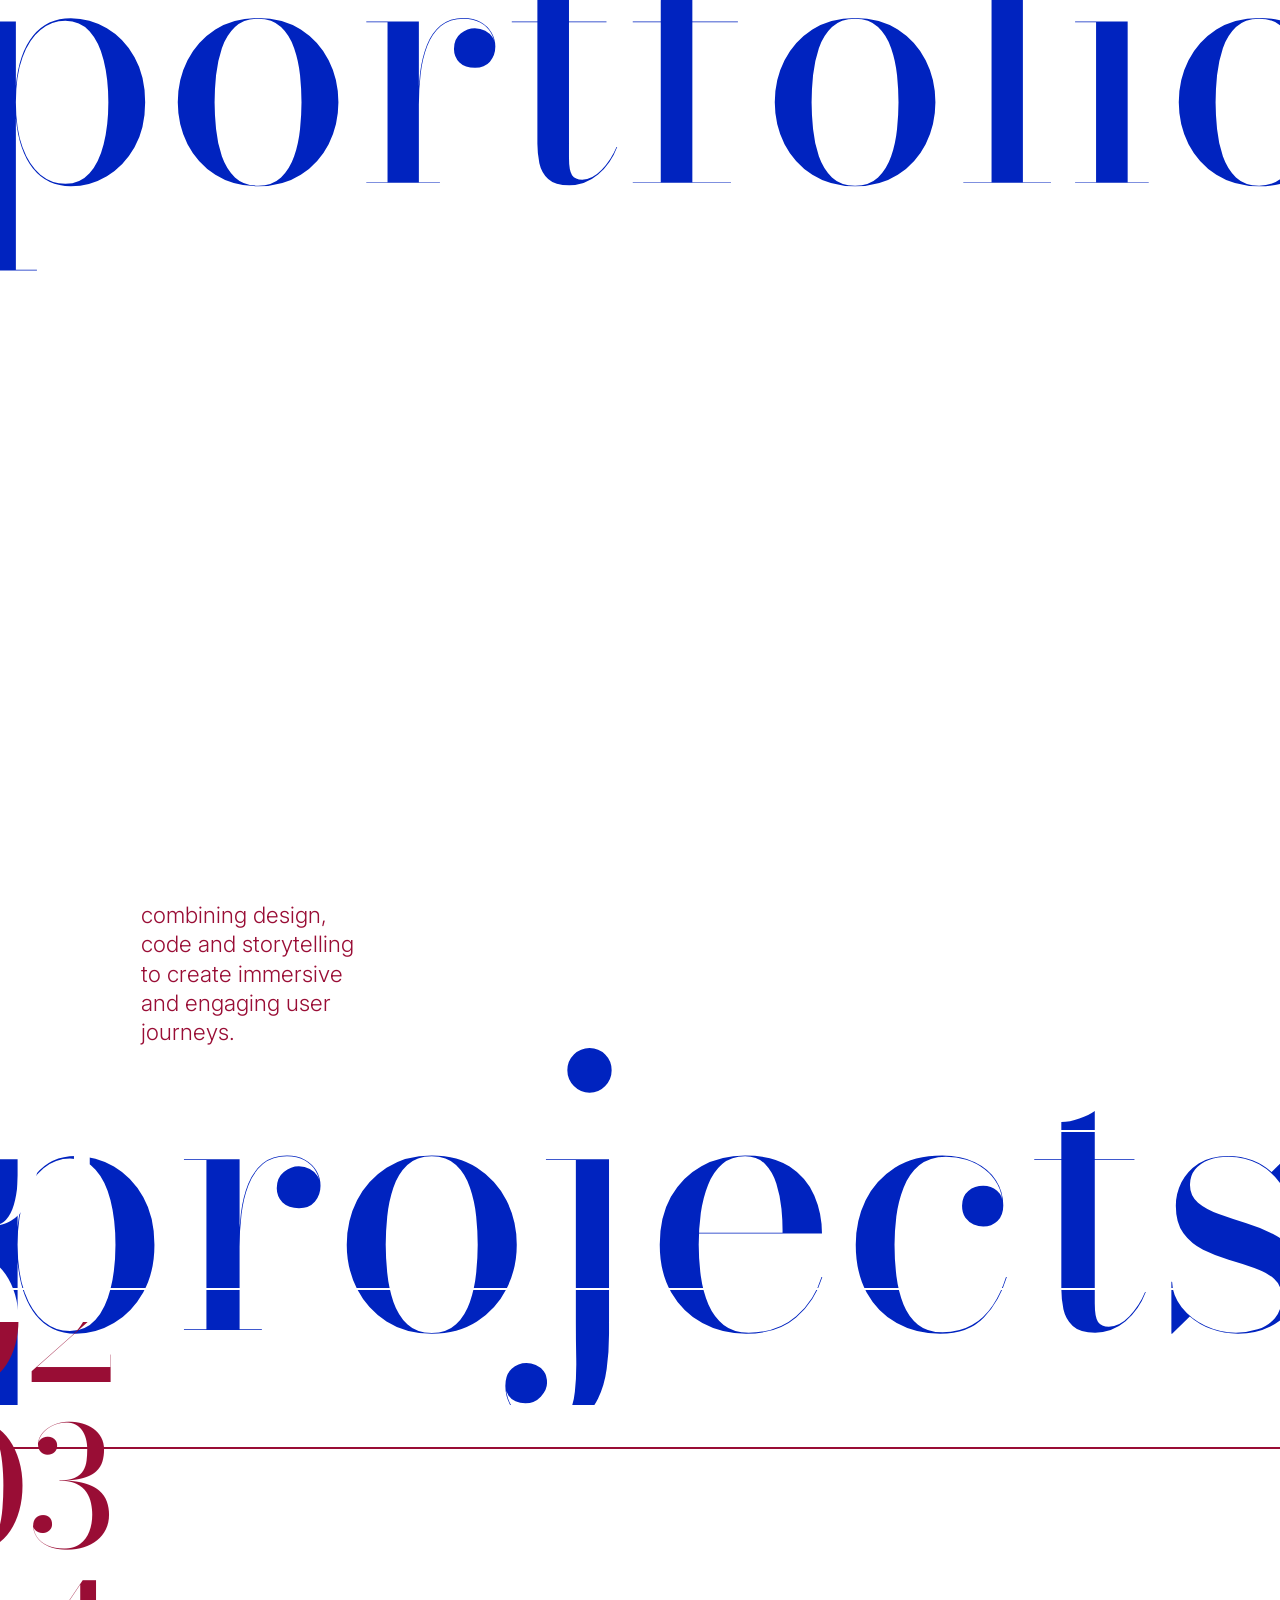
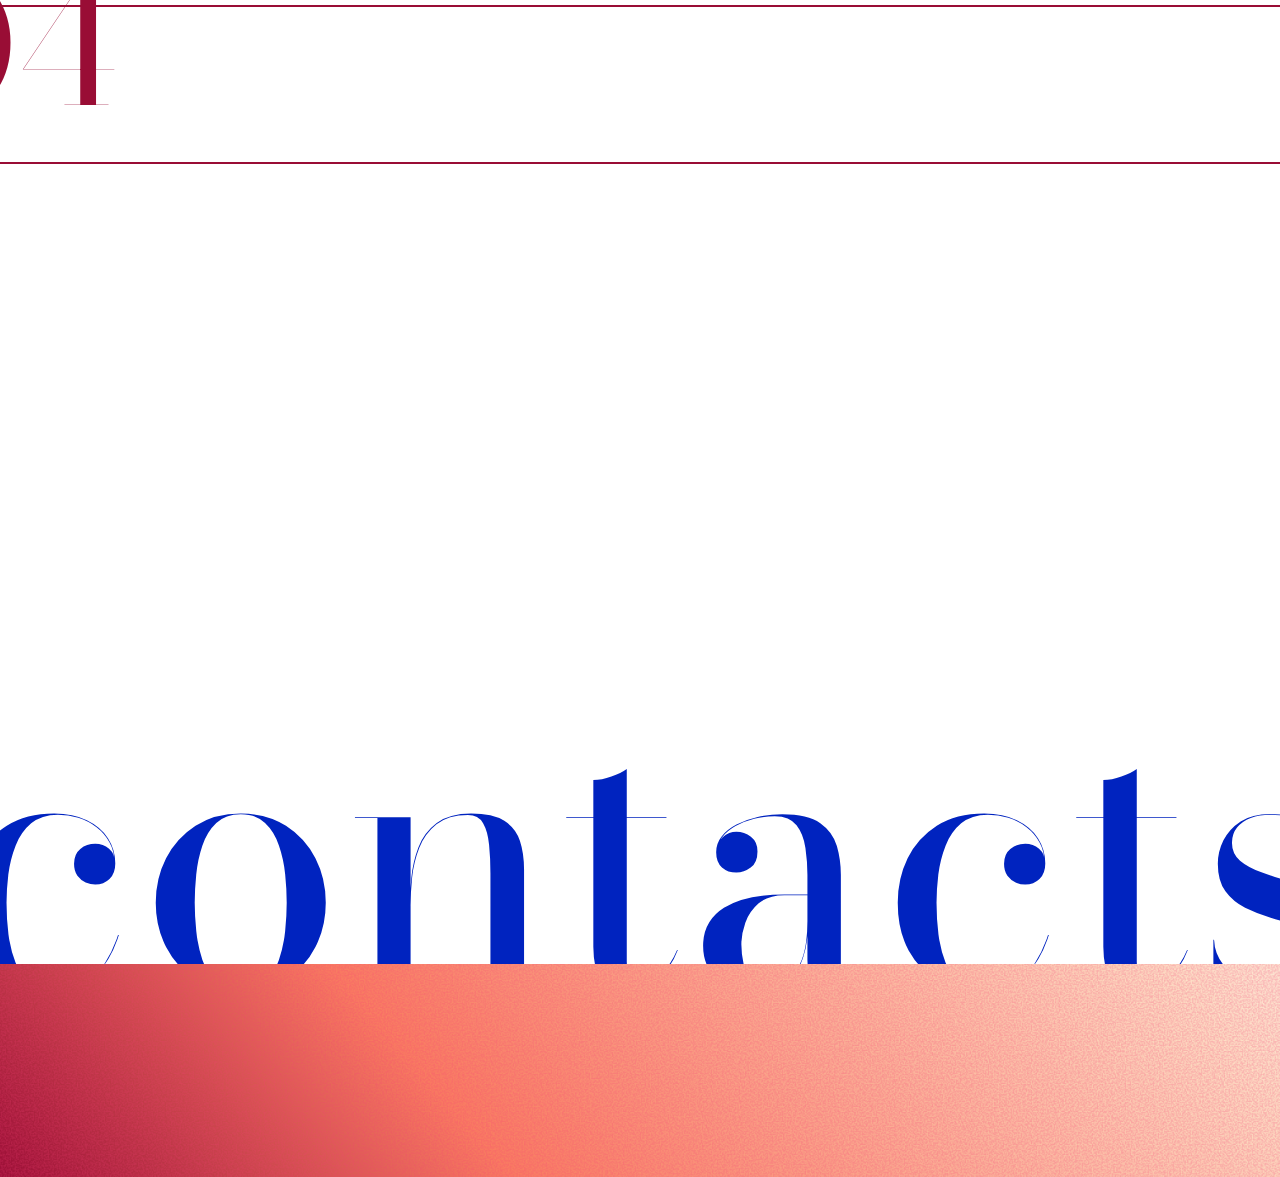
==== commit 45ed1efa: "Ajoute une section contacts et une image de bas de page - Ajoute fond-3.png en pleine largeur tout e" ====
--- a/index.html
+++ b/index.html
@@ -65,7 +65,10 @@
     </section>
 
     <section class="contact">
-        <h2>contact</h2>
+        <h2>contacts</h2>
     </section>
+
+    <!-- SECTION 4 : fond bas de page -->
+    <img src="fond-3.png" class="fond3-img" alt="">
 </body>
 </html>
--- a/style.css
+++ b/style.css
@@ -21,7 +21,7 @@
 
     background-image: url("fondportfolio.png");
     background-size: cover;
-    background-position: left bottom;
+    background-position: center;
     background-repeat: no-repeat;
     overflow: hidden;
 }
@@ -166,9 +166,6 @@
 .first-project-img {
     display: block;
     width: 100%;
-    min-height: 35vh;
-    object-fit: cover;
-    object-position: right top;
     position: relative;
     z-index: 2;
     margin-top: -1.7vw;
@@ -410,49 +407,6 @@
 
     .intro-bottom p {
         font-size: clamp(1rem, 2.5vw + 1.5vh, 1.5rem);
-    }
-}
-
-@media (max-width: 600px) {
-
-    .first-project-wrapper {
-        padding-bottom: 12.5vw;
-    }
-
-    .first-project-label,
-    .label-01,
-    .label-03,
-    .label-04 {
-        left: -13.5vw;
-        font-size: 25vw;
-    }
-
-    .label-01 {
-        bottom: 23.7vw;
-    }
-
-    .label-04 {
-        top: 23.7vw;
-    }
-
-    .h-line-01 {
-        bottom: 41.1vw;
-    }
-
-    .h-line-02 {
-        bottom: 17.4vw;
-    }
-
-    .h-line-03 {
-        top: 6.3vw;
-    }
-
-    .h-line-04 {
-        top: 30vw;
-    }
-
-    .h-line-05 {
-        top: 53.7vw;
     }
 }
 
@@ -523,4 +477,40 @@
         font-size: clamp(1rem, 3vw + 1.5rem, 1.4rem);
         line-height: 1.4;
     }
-}+}
+
+.contact {
+    position: relative;
+    width: 100%;
+
+    background-color: white;
+    overflow: hidden;
+}
+
+.contact h2 {
+    color: #0023BF;
+    font-family: "Bodoni Moda";
+    font-weight: 400;
+
+    position: relative;
+    left: 46.1%;
+    transform: translateX(-50%);
+
+    margin-top: 0px;
+    line-height: 0.8;
+
+    font-size: 29vw;
+    white-space: nowrap;
+
+    z-index: 1;
+}
+
+/* ---------------- SECTION 4 : fond bas de page ---------------- */
+
+.fond3-img {
+    display: block;
+    width: 100%;
+    position: relative;
+    margin-top: -3vw;
+    z-index: 2;
+}
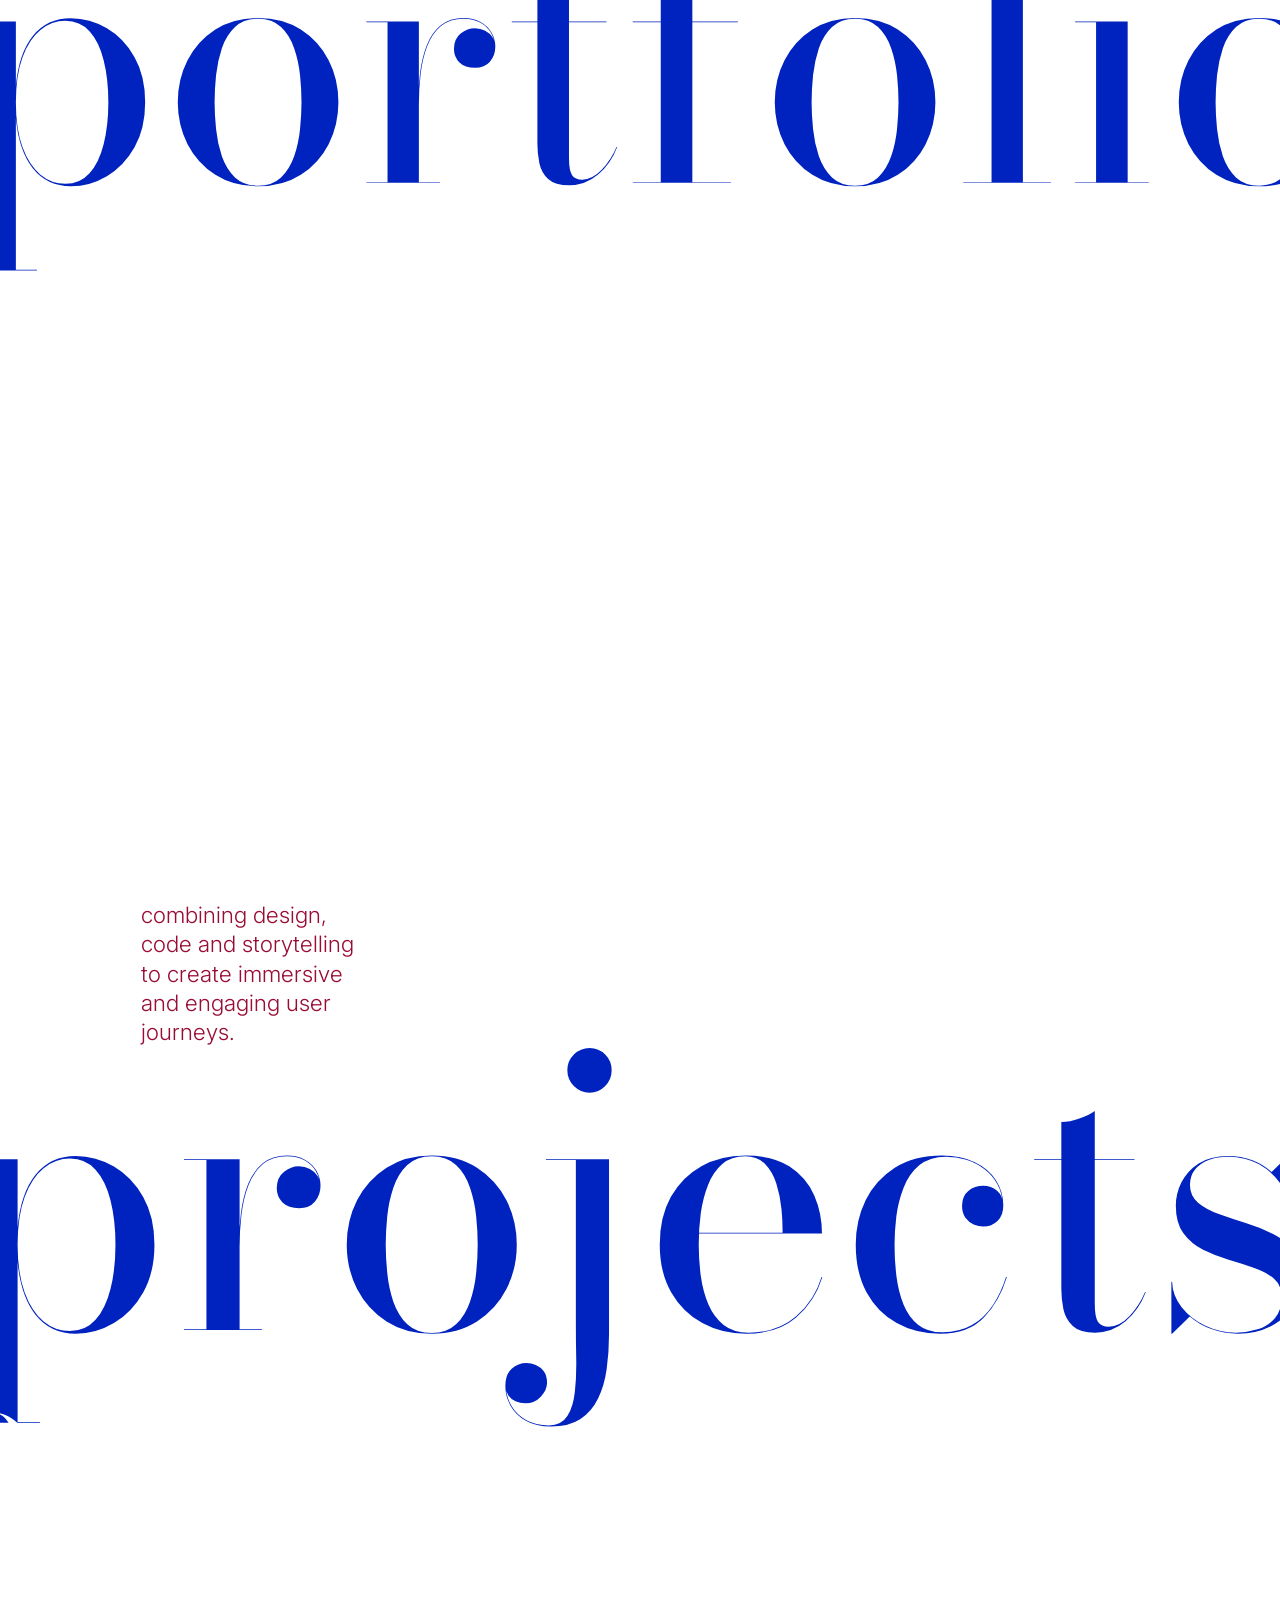
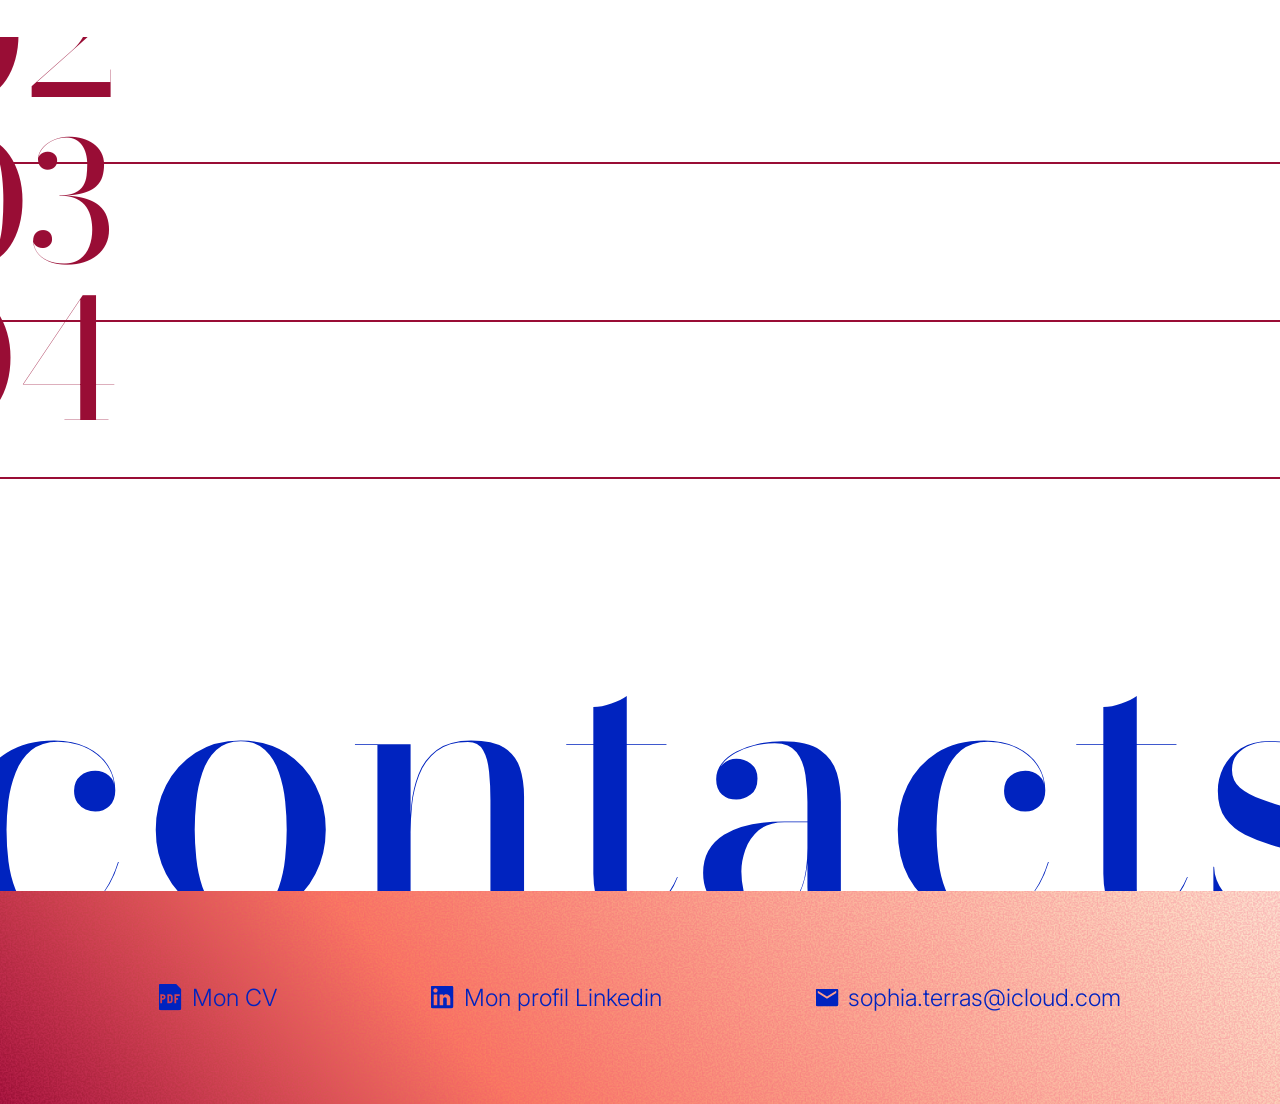
==== commit bfc0b07a: "Ajoute les liens de contact (CV, LinkedIn, mail) sur fond3 - Ajoute 3 liens centrés sur fond-3.png :" ====
--- a/index.html
+++ b/index.html
@@ -69,6 +69,22 @@
     </section>
 
     <!-- SECTION 4 : fond bas de page -->
-    <img src="fond-3.png" class="fond3-img" alt="">
+    <div class="fond3-wrapper">
+        <img src="fond-3.png" class="fond3-img" alt="">
+        <div class="contact-links">
+            <a href="cv-web.pdf" class="contact-link" target="_blank" rel="noopener">
+                <img src="pdf.svg" class="contact-icon" alt="">
+                <span>Mon CV</span>
+            </a>
+            <a href="https://www.linkedin.com/in/sophia-terras" class="contact-link" target="_blank" rel="noopener">
+                <img src="linkedin.svg" class="contact-icon" alt="">
+                <span>Mon profil Linkedin</span>
+            </a>
+            <a href="mailto:sophia.terras@icloud.com" class="contact-link">
+                <img src="mail.svg" class="contact-icon" alt="">
+                <span>sophia.terras@icloud.com</span>
+            </a>
+        </div>
+    </div>
 </body>
 </html>
--- a/style.css
+++ b/style.css
@@ -21,7 +21,7 @@
 
     background-image: url("fondportfolio.png");
     background-size: cover;
-    background-position: center;
+    background-position: left bottom;
     background-repeat: no-repeat;
     overflow: hidden;
 }
@@ -166,6 +166,9 @@
 .first-project-img {
     display: block;
     width: 100%;
+    min-height: 35vh;
+    object-fit: cover;
+    object-position: right top;
     position: relative;
     z-index: 2;
     margin-top: -1.7vw;
@@ -246,7 +249,7 @@
     position: absolute;
     left: 0;
     width: 100%;
-    height: 2px;
+    height: clamp(1px, 0.3vw, 2px);
     z-index: 4;
 }
 
@@ -296,7 +299,7 @@
 .next-section {
     position: relative;
     width: 100%;
-    min-height: 100vh;
+    min-height: 40vw;
     background-color: white;
 }
 
@@ -407,6 +410,53 @@
 
     .intro-bottom p {
         font-size: clamp(1rem, 2.5vw + 1.5vh, 1.5rem);
+    }
+}
+
+@media (max-width: 600px) {
+
+    .first-project-wrapper {
+        padding-bottom: 12.5vw;
+    }
+
+    .first-project-label,
+    .label-01,
+    .label-03,
+    .label-04 {
+        left: -13.5vw;
+        font-size: 25vw;
+    }
+
+    .label-01 {
+        bottom: 23.7vw;
+    }
+
+    .label-04 {
+        top: 23.7vw;
+    }
+
+    .h-line-01 {
+        bottom: 41.1vw;
+    }
+
+    .h-line-02 {
+        bottom: 17.4vw;
+    }
+
+    .h-line-03 {
+        top: 6.3vw;
+    }
+
+    .h-line-04 {
+        top: 30vw;
+    }
+
+    .h-line-05 {
+        top: 53.7vw;
+    }
+
+    .next-section {
+        min-height: 70vw;
     }
 }
 
@@ -507,10 +557,67 @@
 
 /* ---------------- SECTION 4 : fond bas de page ---------------- */
 
+.fond3-wrapper {
+    position: relative;
+    width: 100%;
+    margin-top: -3vw;
+}
+
 .fond3-img {
     display: block;
     width: 100%;
-    position: relative;
-    margin-top: -3vw;
+    min-height: 20vh;
+    object-fit: cover;
+    object-position: left bottom;
+    position: relative;
     z-index: 2;
 }
+
+.contact-links {
+    position: absolute;
+    top: 50%;
+    left: 50%;
+    transform: translate(-50%, -50%);
+
+    display: flex;
+    flex-direction: row;
+    align-items: center;
+    gap: 12vw;
+    white-space: nowrap;
+
+    z-index: 3;
+}
+
+.contact-link {
+    display: flex;
+    align-items: center;
+    gap: 0.8vw;
+
+    color: #0023BF;
+    font-family: "Inter";
+    font-weight: 300;
+    font-size: clamp(1rem, 1.5vw + 0.5vh, 1.6rem);
+    text-decoration: none;
+}
+
+.contact-icon {
+    width: 1.8vw;
+    min-width: 22px;
+    height: auto;
+}
+
+@media (max-width: 600px) {
+
+    .contact-link span {
+        display: none;
+    }
+
+    .contact-icon {
+        width: 6vw;
+        min-width: 32px;
+    }
+
+    .contact-links {
+        gap: 20vw;
+    }
+}
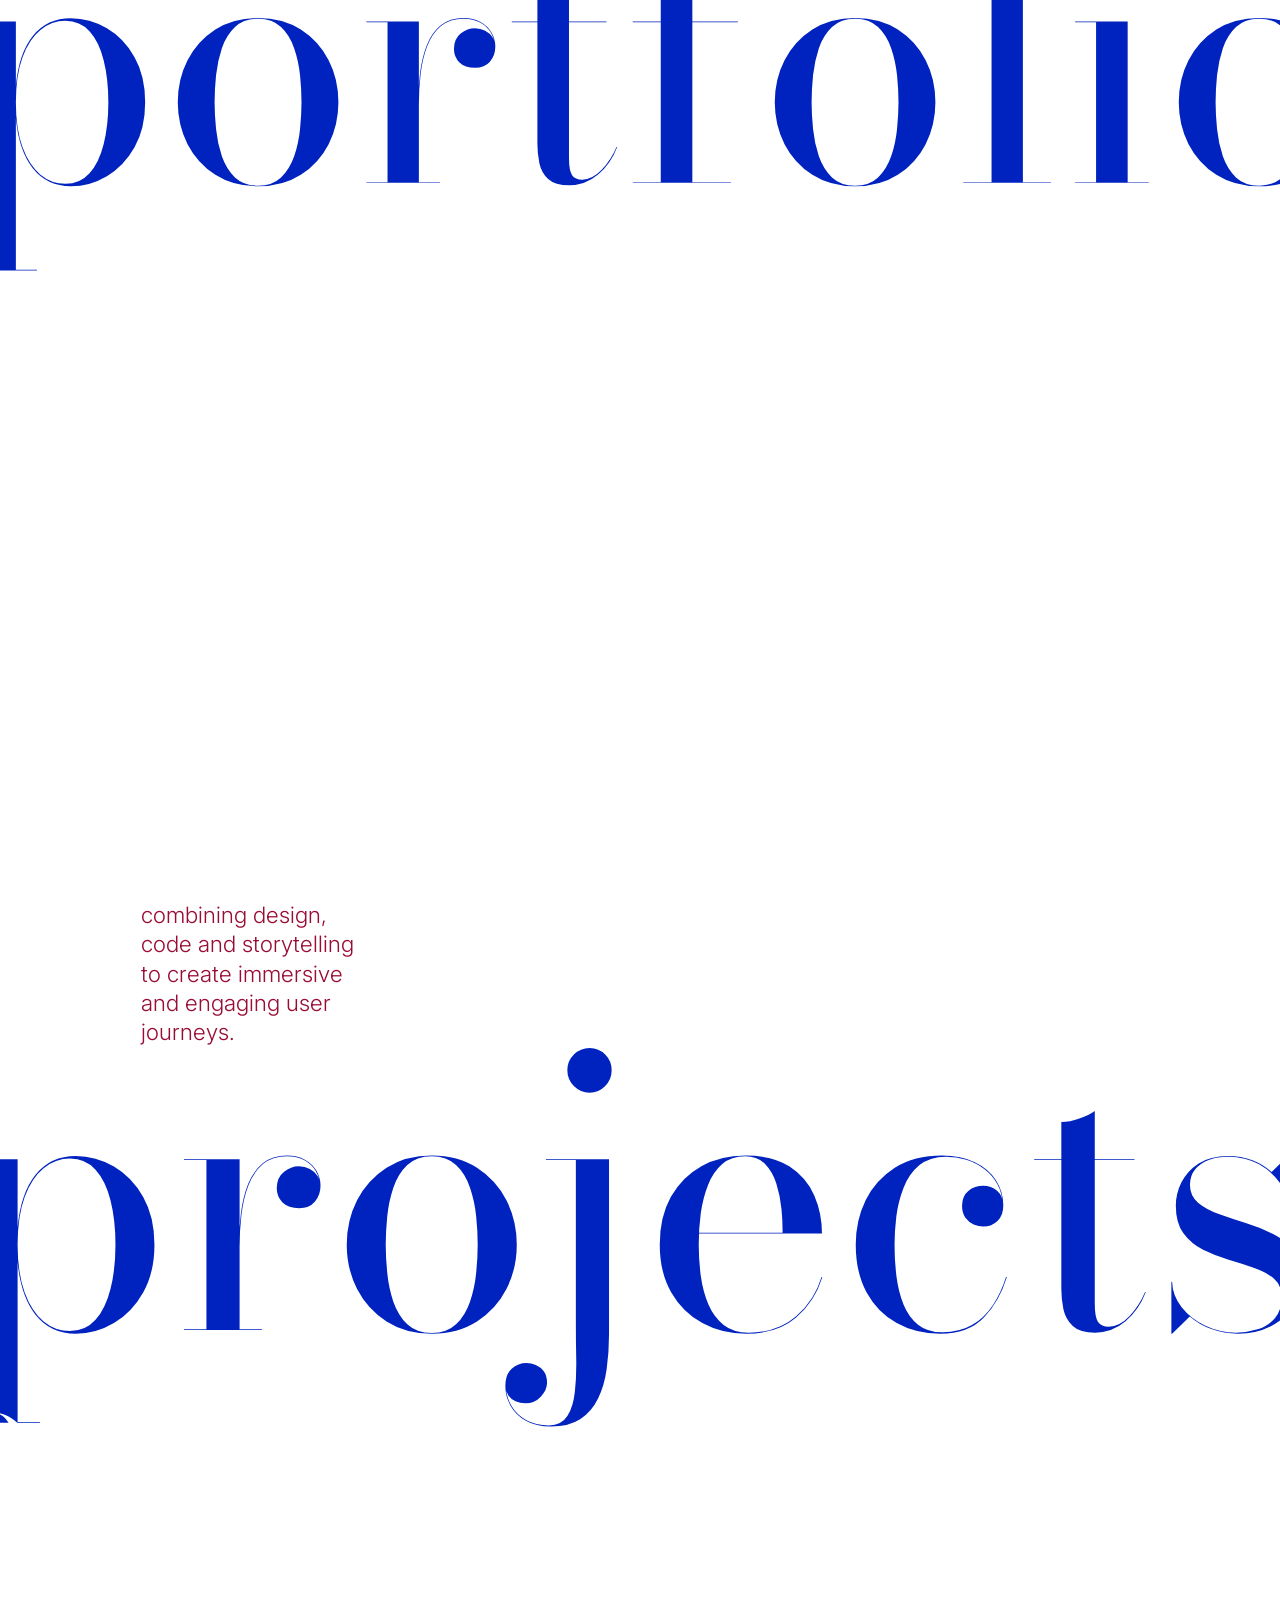
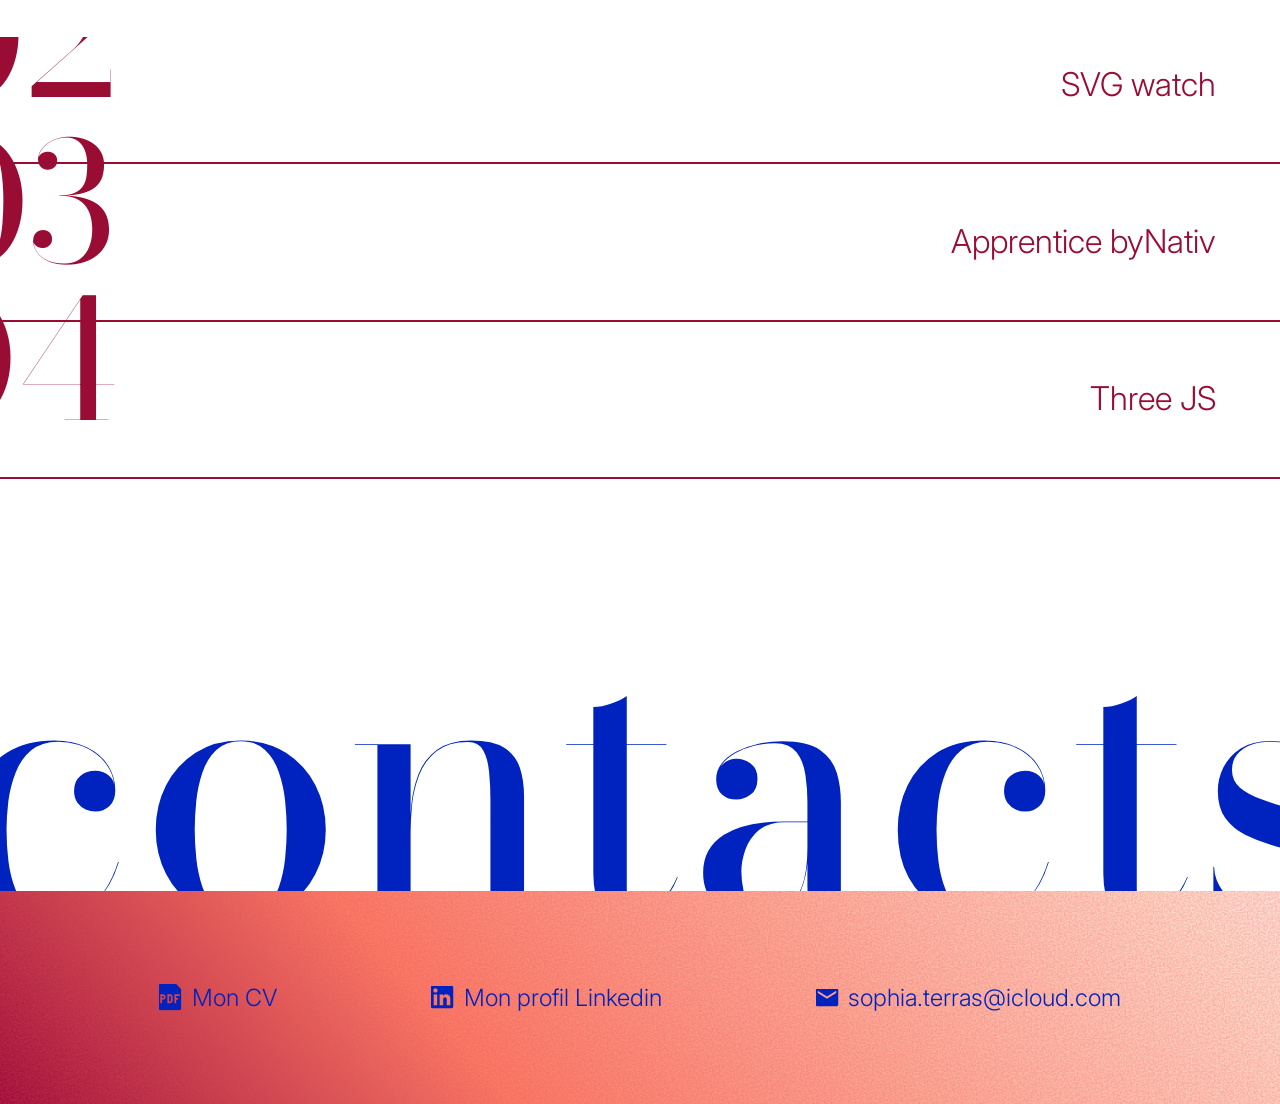
==== commit 1f7b11b2: "Ajoute des titres de projet et transforme les numéros en liens interactifs - Ajoute un titre à côté " ====
--- a/index.html
+++ b/index.html
@@ -48,8 +48,10 @@
         <h2>projects</h2>
         <div class="first-project-wrapper">
             <img src="fondportfolio2.1.png" class="first-project-img" alt="">
-            <span class="label-01">01</span>
-            <span class="first-project-label">02</span>
+            <a href="projet01.html" class="project-link link-01">
+                <span class="label-01">01</span>
+                <span class="project-title title-01">Bnf interactive kiosk</span>
+            </a>
             <span class="h-line h-line-white h-line-01"></span>
             <span class="h-line h-line-white h-line-02"></span>
         </div>
@@ -57,9 +59,19 @@
 
     <!-- SECTION 3 : blanche -->
     <section class="next-section">
-        <span class="label-03">03</span>
+        <a href="projet02.html" class="project-link link-02">
+            <span class="first-project-label">02</span>
+            <span class="project-title title-02">SVG watch</span>
+        </a>
+        <a href="projet03.html" class="project-link link-03">
+            <span class="label-03">03</span>
+            <span class="project-title title-03">Apprentice byNativ</span>
+        </a>
         <span class="h-line h-line-bordeaux h-line-03"></span>
-        <span class="label-04">04</span>
+        <a href="projet04.html" class="project-link link-04">
+            <span class="label-04">04</span>
+            <span class="project-title title-04">Three JS</span>
+        </a>
         <span class="h-line h-line-bordeaux h-line-04"></span>
         <span class="h-line h-line-bordeaux h-line-05"></span>
     </section>
--- a/style.css
+++ b/style.css
@@ -102,6 +102,9 @@
     font-weight: 300;
     line-height: 1.3;
     margin: 0;
+
+    max-height: calc(100vh - 16vw - 4.5rem);
+    overflow: hidden;
 }
 
 /* ---------------- SECTION 2 ---------------- */
@@ -177,7 +180,7 @@
 
 .first-project-label {
     position: absolute;
-    bottom: 0;
+    top: -4vw;
     left: -7vw;
     width: 2ch;
     text-align: right;
@@ -192,6 +195,7 @@
     background-clip: text;
     -webkit-text-fill-color: transparent;
     color: transparent;
+    transition: background 0.3s ease, color 0.3s ease;
 }
 
 .second-project-label {
@@ -210,21 +214,23 @@
 .label-01 {
     position: absolute;
     left: -7vw;
+    top: -4vw;
     width: 2ch;
     text-align: right;
-    bottom: 12.3vw;
     font-family: "Bodoni Moda";
     font-weight: 400;
     font-size: 13vw;
     line-height: 1;
     z-index: 3;
     color: #ffffff;
+    transition: background 0.3s ease, color 0.3s ease;
 }
 
 .label-03,
 .label-04 {
     position: absolute;
     left: -7vw;
+    top: -3.3vw;
     width: 2ch;
     text-align: right;
     font-family: "Bodoni Moda";
@@ -233,14 +239,150 @@
     line-height: 1;
     z-index: 3;
     color: #990D35;
-}
-
-.label-03 {
-    top: 0;
-}
-
-.label-04 {
-    top: 12.3vw;
+    transition: background 0.3s ease, color 0.3s ease;
+}
+
+.project-title {
+    position: absolute;
+    right: 5vw;
+    font-family: "Inter";
+    font-weight: 300;
+    font-size: clamp(1.3rem, 2vw + 0.8vh, 2.4rem);
+    line-height: 1;
+    white-space: nowrap;
+    z-index: 3;
+    transition: color 0.3s ease;
+}
+
+.title-01,
+.title-02,
+.title-03,
+.title-04 {
+    top: 50%;
+    transform: translateY(-50%);
+}
+
+.title-01 {
+    color: #ffffff;
+}
+
+.title-02,
+.title-03,
+.title-04 {
+    color: #990D35;
+}
+
+/* ---------------- RECTANGLES DE SURVOL ---------------- */
+
+.project-link {
+    position: absolute;
+    left: 0;
+    width: 100%;
+    z-index: 2;
+    text-decoration: none;
+    transition: background-color 0.3s ease;
+}
+
+.link-01 {
+    bottom: 9vw;
+    height: 12.3vw;
+}
+
+.link-02 {
+    top: -9vw;
+    height: 12.3vw;
+}
+
+.link-03 {
+    top: 3.3vw;
+    height: 12.3vw;
+}
+
+.link-04 {
+    top: 15.6vw;
+    height: 12.3vw;
+}
+
+/* rectangle sur l'image de fond : devient blanc, texte bordeaux */
+.link-01:hover {
+    background-color: #ffffff;
+}
+
+.link-01:hover .title-01 {
+    color: #990D35;
+}
+
+/* le bout du chiffre qui dépasse du rectangle garde sa couleur d'origine,
+   seule la portion à l'intérieur du rectangle change de couleur */
+.link-01:hover .label-01 {
+    color: transparent;
+    background: linear-gradient(to bottom, #ffffff 30.77%, #990D35 30.77%);
+    -webkit-background-clip: text;
+    background-clip: text;
+    -webkit-text-fill-color: transparent;
+}
+
+/* rectangles sur fond blanc : deviennent bordeaux, texte blanc */
+.link-02:hover,
+.link-03:hover,
+.link-04:hover {
+    background-color: #990D35;
+}
+
+.link-02:hover .first-project-label {
+    background: none;
+    -webkit-background-clip: initial;
+    background-clip: initial;
+    -webkit-text-fill-color: initial;
+    color: #ffffff;
+}
+
+.link-02:hover .title-02,
+.link-03:hover .title-03,
+.link-04:hover .title-04 {
+    color: #ffffff;
+}
+
+.link-03:hover .label-03,
+.link-04:hover .label-04 {
+    color: transparent;
+    background: linear-gradient(to bottom, #990D35 25.38%, #ffffff 25.38%);
+    -webkit-background-clip: text;
+    background-clip: text;
+    -webkit-text-fill-color: transparent;
+}
+
+/* le bout du chiffre suivant qui dépasse dans CE rectangle change aussi,
+   même si ce n'est pas son propre rectangle qu'on survole */
+body:has(.link-01:hover) .first-project-label {
+    color: transparent;
+    background: linear-gradient(to bottom,
+        #990D35 0%, #990D35 30.77%,
+        #ffffff 30.77%, #ffffff 50%,
+        #990D35 50%, #990D35 100%);
+    -webkit-background-clip: text;
+    background-clip: text;
+    -webkit-text-fill-color: transparent;
+}
+
+body:has(.link-02:hover) .label-03 {
+    color: transparent;
+    background: linear-gradient(to bottom, #ffffff 25.38%, #990D35 25.38%);
+    -webkit-background-clip: text;
+    background-clip: text;
+    -webkit-text-fill-color: transparent;
+}
+
+body:has(.link-03:hover) .label-04 {
+    color: transparent;
+    background: linear-gradient(to bottom, #ffffff 25.38%, #990D35 25.38%);
+    -webkit-background-clip: text;
+    background-clip: text;
+    -webkit-text-fill-color: transparent;
+}
+
+body:has(.link-02:hover) .h-line-02 {
+    background-color: #990D35;
 }
 
 /* ---------------- LIGNES CONTACT ---------------- */
@@ -251,6 +393,7 @@
     width: 100%;
     height: clamp(1px, 0.3vw, 2px);
     z-index: 4;
+    transition: background-color 0.3s ease;
 }
 
 .h-line-white {
@@ -279,19 +422,6 @@
 
 .h-line-05 {
     top: 27.9vw;
-}
-
-/* ---------------- LIENS PROJETS ---------------- */
-
-.project-link {
-    text-decoration: none;
-    display: contents;
-}
-
-.project-link:hover span {
-    opacity: 0.6;
-    font-style: italic;
-    transition: opacity 0.3s ease;
 }
 
 /* ---------------- SECTION 3 : blanche ---------------- */
@@ -420,19 +550,37 @@
     }
 
     .first-project-label,
-    .label-01,
+    .label-01 {
+        left: -13.5vw;
+        top: -7.6vw;
+        font-size: 25vw;
+    }
+
     .label-03,
     .label-04 {
         left: -13.5vw;
+        top: -6.3vw;
         font-size: 25vw;
     }
 
-    .label-01 {
-        bottom: 23.7vw;
-    }
-
-    .label-04 {
-        top: 23.7vw;
+    .link-01 {
+        bottom: 17.4vw;
+        height: 23.7vw;
+    }
+
+    .link-02 {
+        top: -17.4vw;
+        height: 23.7vw;
+    }
+
+    .link-03 {
+        top: 6.3vw;
+        height: 23.7vw;
+    }
+
+    .link-04 {
+        top: 30vw;
+        height: 23.7vw;
     }
 
     .h-line-01 {
@@ -517,6 +665,7 @@
     .intro-top p {
         font-size: clamp(1rem, 3vw + 1.5vh, 1.4rem);
         line-height: 1.4;
+        max-height: calc(100vh - 80vw - 4.5rem);
     }
 
     .intro-bottom {
@@ -598,12 +747,22 @@
     font-weight: 300;
     font-size: clamp(1rem, 1.5vw + 0.5vh, 1.6rem);
     text-decoration: none;
+    transition: color 0.3s ease;
+}
+
+.contact-link:hover {
+    color: #ffffff;
 }
 
 .contact-icon {
     width: 1.8vw;
     min-width: 22px;
     height: auto;
+    transition: filter 0.3s ease;
+}
+
+.contact-link:hover .contact-icon {
+    filter: brightness(0) invert(1);
 }
 
 @media (max-width: 600px) {
